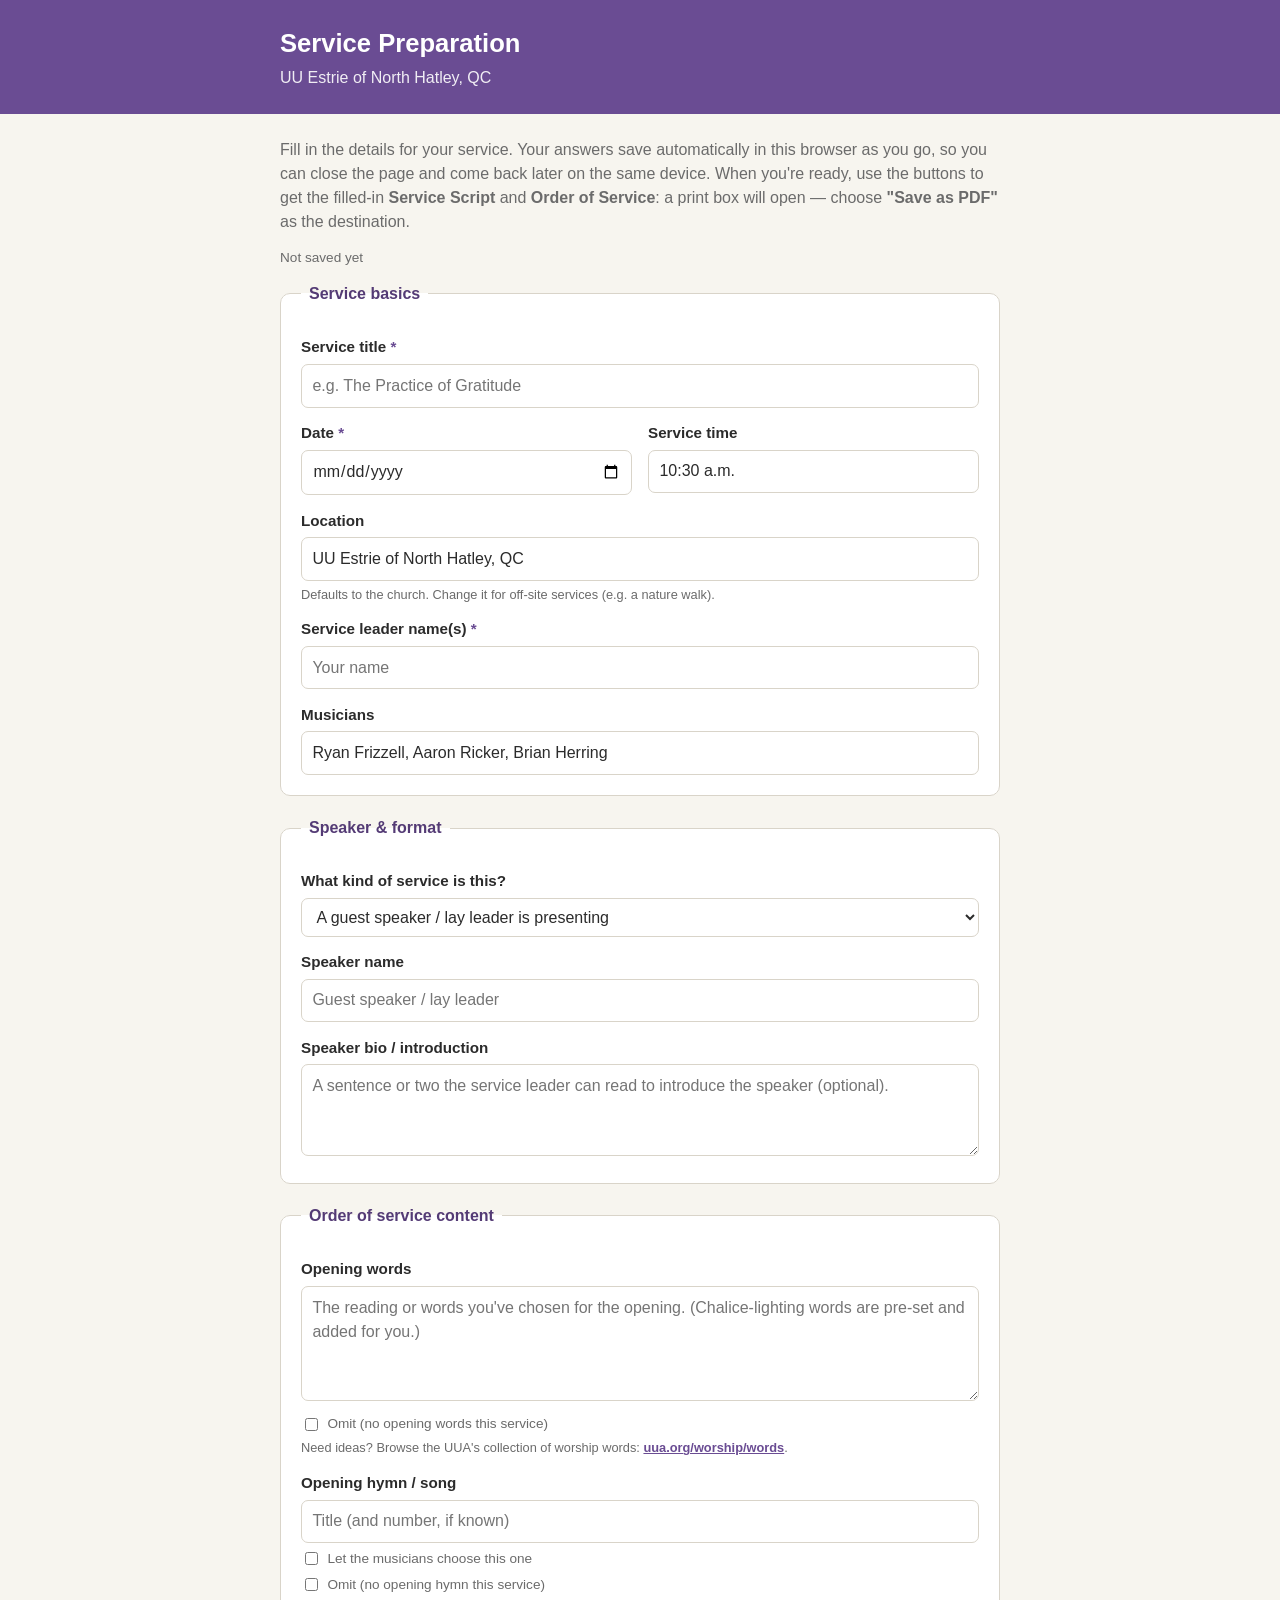
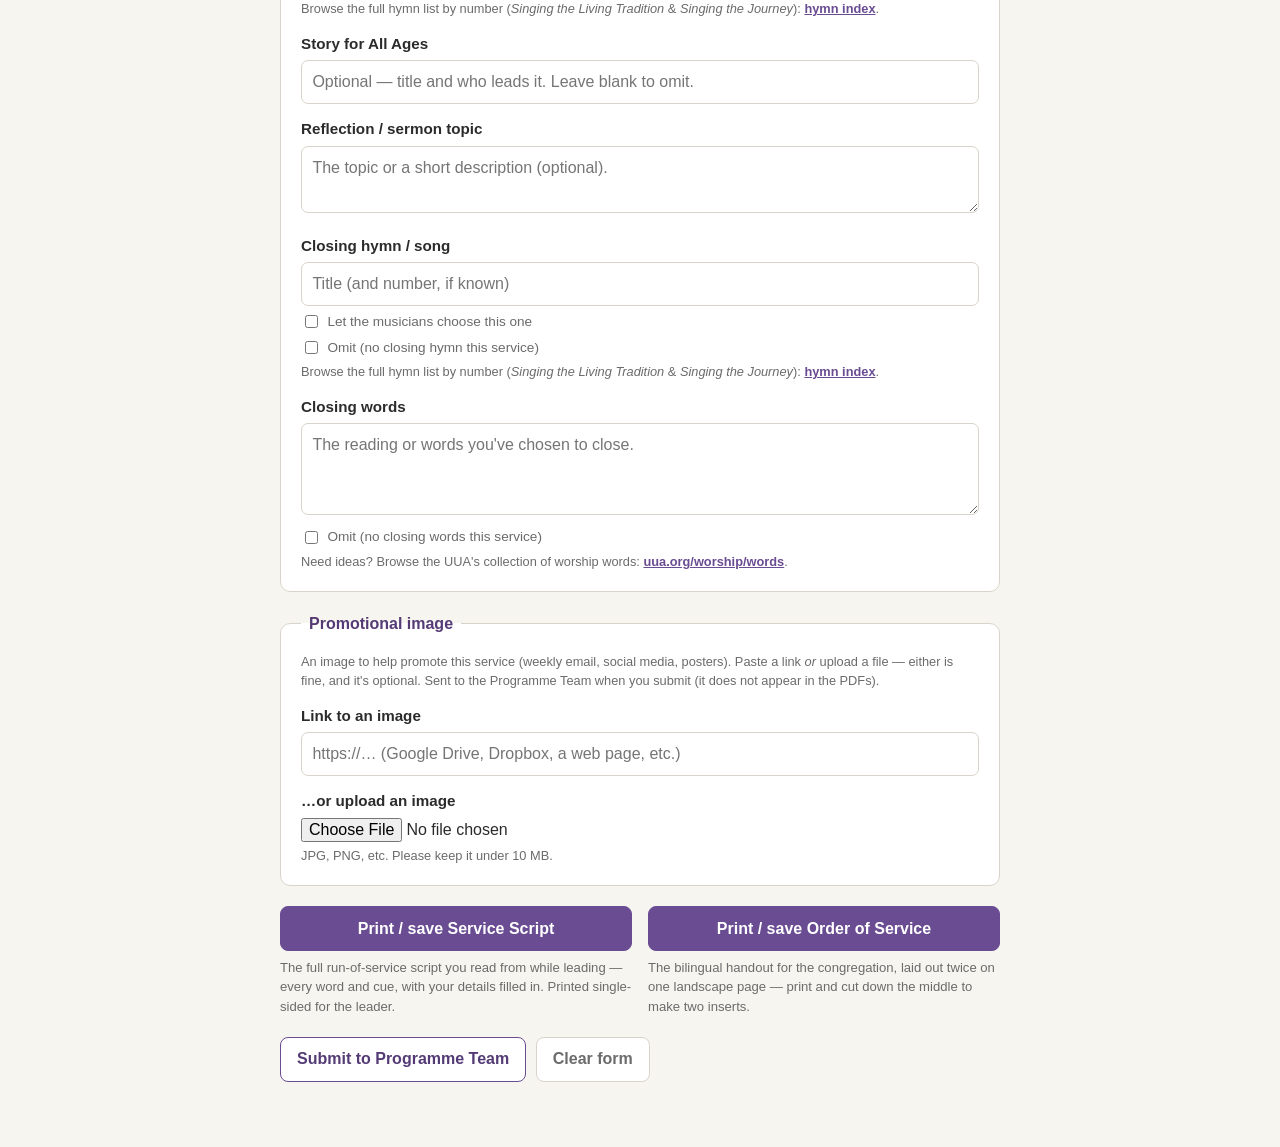
==== index.html @ dc71613f "Initial commit: UU Estrie service preparation form Static web form for the week's service leader. Ge" ====
<!DOCTYPE html>
<html lang="en">
<head>
  <meta charset="UTF-8" />
  <meta name="viewport" content="width=device-width, initial-scale=1.0" />
  <title>UU Estrie — Service Preparation</title>
  <link rel="stylesheet" href="css/styles.css" />
</head>
<body>
  <header class="site-header">
    <div class="wrap">
      <h1>Service Preparation</h1>
      <p class="tagline">UU Estrie of North Hatley, QC</p>
    </div>
  </header>

  <main class="wrap">
    <p class="intro">
      Fill in the details for your service. Your answers save automatically in
      this browser as you go, so you can close the page and come back later on
      the same device. When you're ready, use the buttons to get the filled-in
      <strong>Service Script</strong> and <strong>Order of Service</strong>: a
      print box will open &mdash; choose <strong>"Save as PDF"</strong> as the
      destination.
    </p>

    <div id="save-status" class="save-status" aria-live="polite">Not saved yet</div>

    <form id="service-form" autocomplete="off">

      <!-- ---- Service basics ---- -->
      <fieldset>
        <legend>Service basics</legend>

        <label class="field">
          <span class="label-text">Service title <span class="req">*</span></span>
          <input type="text" name="serviceTitle" required
                 placeholder="e.g. The Practice of Gratitude" />
        </label>

        <div class="row">
          <label class="field">
            <span class="label-text">Date <span class="req">*</span></span>
            <input type="date" name="date" required />
          </label>
          <label class="field">
            <span class="label-text">Service time</span>
            <input type="text" name="serviceTime" placeholder="10:30 a.m." />
          </label>
        </div>

        <label class="field">
          <span class="label-text">Location</span>
          <input type="text" name="location" />
          <span class="hint">Defaults to the church. Change it for off-site
            services (e.g. a nature walk).</span>
        </label>

        <label class="field">
          <span class="label-text">Service leader name(s) <span class="req">*</span></span>
          <input type="text" name="serviceLeader" required
                 placeholder="Your name" />
        </label>

        <label class="field">
          <span class="label-text">Musicians</span>
          <input type="text" name="musicians" />
        </label>
      </fieldset>

      <!-- ---- Speaker / format ---- -->
      <fieldset>
        <legend>Speaker &amp; format</legend>

        <label class="field">
          <span class="label-text">What kind of service is this?</span>
          <select name="serviceType">
            <option value="guest">A guest speaker / lay leader is presenting</option>
            <option value="leader-speaker">I (the service leader) am also the speaker</option>
            <option value="sharing">Sharing service (congregation shares on the theme)</option>
          </select>
        </label>

        <label class="field" data-show-for="guest">
          <span class="label-text">Speaker name</span>
          <input type="text" name="speaker" placeholder="Guest speaker / lay leader" />
        </label>

        <label class="field" data-show-for="guest leader-speaker">
          <span class="label-text">Speaker bio / introduction</span>
          <textarea name="speakerBio" rows="3"
            placeholder="A sentence or two the service leader can read to introduce the speaker (optional)."></textarea>
        </label>
      </fieldset>

      <!-- ---- Order of service content ---- -->
      <fieldset>
        <legend>Order of service content</legend>

        <label class="field">
          <span class="label-text">Opening words</span>
          <textarea name="openingWords" rows="4"
            placeholder="The reading or words you've chosen for the opening. (Chalice-lighting words are pre-set and added for you.)"></textarea>
          <label class="check"><input type="checkbox" name="omitOpeningWords" />
            Omit (no opening words this service)</label>
          <span class="hint">Need ideas? Browse the UUA's collection of worship words:
            <a href="https://www.uua.org/worship/words" target="_blank" rel="noopener">uua.org/worship/words</a>.</span>
        </label>

        <label class="field">
          <span class="label-text">Opening hymn / song</span>
          <input type="text" name="openingSong" placeholder="Title (and number, if known)" />
          <label class="check"><input type="checkbox" name="openingSongByMusicians" />
            Let the musicians choose this one</label>
          <label class="check"><input type="checkbox" name="omitOpeningSong" />
            Omit (no opening hymn this service)</label>
          <span class="hint">Browse the full hymn list by number
            (<em>Singing the Living Tradition</em> &amp; <em>Singing the Journey</em>):
            <a href="https://farfringe.com/hymns-in-numerical-order-1-200/" target="_blank" rel="noopener">hymn index</a>.</span>
        </label>

        <label class="field">
          <span class="label-text">Story for All Ages</span>
          <input type="text" name="storyForAllAges"
                 placeholder="Optional — title and who leads it. Leave blank to omit." />
        </label>

        <label class="field">
          <span class="label-text">Reflection / sermon topic</span>
          <textarea name="reflectionTopic" rows="2"
            placeholder="The topic or a short description (optional)."></textarea>
        </label>

        <label class="field">
          <span class="label-text">Closing hymn / song</span>
          <input type="text" name="closingSong" placeholder="Title (and number, if known)" />
          <label class="check"><input type="checkbox" name="closingSongByMusicians" />
            Let the musicians choose this one</label>
          <label class="check"><input type="checkbox" name="omitClosingSong" />
            Omit (no closing hymn this service)</label>
          <span class="hint">Browse the full hymn list by number
            (<em>Singing the Living Tradition</em> &amp; <em>Singing the Journey</em>):
            <a href="https://farfringe.com/hymns-in-numerical-order-1-200/" target="_blank" rel="noopener">hymn index</a>.</span>
        </label>

        <label class="field">
          <span class="label-text">Closing words</span>
          <textarea name="closingWords" rows="3"
            placeholder="The reading or words you've chosen to close."></textarea>
          <label class="check"><input type="checkbox" name="omitClosingWords" />
            Omit (no closing words this service)</label>
          <span class="hint">Need ideas? Browse the UUA's collection of worship words:
            <a href="https://www.uua.org/worship/words" target="_blank" rel="noopener">uua.org/worship/words</a>.</span>
        </label>
      </fieldset>

      <!-- ---- Promotional image ---- -->
      <fieldset>
        <legend>Promotional image</legend>
        <p class="hint" style="margin-top:0">
          An image to help promote this service (weekly email, social media,
          posters). Paste a link <em>or</em> upload a file &mdash; either is fine,
          and it's optional. Sent to the Programme Team when you submit (it does
          not appear in the PDFs).
        </p>

        <label class="field">
          <span class="label-text">Link to an image</span>
          <input type="url" name="promoImageUrl"
                 placeholder="https://… (Google Drive, Dropbox, a web page, etc.)" />
        </label>

        <label class="field">
          <span class="label-text">…or upload an image</span>
          <input type="file" name="promoImageFile" accept="image/*" />
          <span class="hint">JPG, PNG, etc. Please keep it under 10&nbsp;MB.</span>
        </label>
      </fieldset>

      <div class="doc-buttons">
        <div class="doc-button">
          <button type="button" id="btn-script" class="btn primary">Print / save Service Script</button>
          <p class="doc-desc">The full run-of-service script you read from while
            leading &mdash; every word and cue, with your details filled in.
            Printed single-sided for the leader.</p>
        </div>
        <div class="doc-button">
          <button type="button" id="btn-oos" class="btn primary">Print / save Order of Service</button>
          <p class="doc-desc">The bilingual handout for the congregation, laid out
            twice on one landscape page &mdash; print and cut down the middle to
            make two inserts.</p>
        </div>
      </div>

      <div class="actions">
        <button type="button" id="btn-submit" class="btn">Submit to Programme Team</button>
        <button type="button" id="btn-clear" class="btn ghost">Clear form</button>
      </div>
      <div id="submit-status" class="submit-status" aria-live="polite"></div>
    </form>
  </main>

  <script src="js/config.js"></script>
  <script src="js/templates.js"></script>
  <script src="js/app.js"></script>
</body>
</html>
---- css/styles.css ----
/* ===========================================================================
   UU Estrie Service Prep — styles
   =========================================================================== */
:root {
  --ink: #2b2b2b;
  --muted: #6b6b6b;
  --line: #d9d4c9;
  --bg: #f7f5ef;
  --accent: #6a4c93;       /* chalice purple */
  --accent-dark: #543b75;
  --ok: #2e7d32;
  --warn: #b25b00;
}

* { box-sizing: border-box; }

body {
  margin: 0;
  font-family: -apple-system, BlinkMacSystemFont, "Segoe UI", Roboto, Helvetica, Arial, sans-serif;
  color: var(--ink);
  background: var(--bg);
  line-height: 1.5;
}

.wrap { max-width: 760px; margin: 0 auto; padding: 0 1.25rem; }

.site-header {
  background: var(--accent);
  color: #fff;
  padding: 1.5rem 0;
}
.site-header h1 { margin: 0; font-size: 1.6rem; }
.tagline { margin: 0.25rem 0 0; opacity: 0.9; }

.intro { margin: 1.5rem 0 0.5rem; color: var(--muted); }

.save-status {
  font-size: 0.85rem;
  color: var(--muted);
  padding: 0.35rem 0;
  margin-bottom: 0.5rem;
}
.save-status.saved { color: var(--ok); }

/* ---- Form ---- */
fieldset {
  border: 1px solid var(--line);
  border-radius: 10px;
  background: #fff;
  margin: 0 0 1.25rem;
  padding: 1rem 1.25rem 1.25rem;
}
legend {
  font-weight: 600;
  color: var(--accent-dark);
  padding: 0 0.5rem;
}

.field { display: block; margin: 0.9rem 0 0; }
.label-text { display: block; font-weight: 600; margin-bottom: 0.3rem; font-size: 0.95rem; }
.req { color: var(--accent); }
.hint { display: block; font-size: 0.8rem; color: var(--muted); margin-top: 0.25rem; }
.hint a { color: var(--accent); font-weight: 600; }

.check {
  display: flex;
  align-items: center;
  gap: 0.4rem;
  font-size: 0.85rem;
  font-weight: 400;
  color: var(--muted);
  margin-top: 0.35rem;
  cursor: pointer;
}
.check input { width: auto; }
.muted-input { background: #f1efe9; color: var(--muted); font-style: italic; }
input[type="file"] { font: inherit; width: 100%; }

input[type="text"], input[type="date"], input[type="url"], select, textarea {
  width: 100%;
  padding: 0.55rem 0.65rem;
  border: 1px solid var(--line);
  border-radius: 7px;
  font: inherit;
  background: #fff;
  color: var(--ink);
}
textarea { resize: vertical; }
input:focus, select:focus, textarea:focus {
  outline: 2px solid var(--accent);
  outline-offset: 1px;
  border-color: var(--accent);
}

.row { display: flex; gap: 1rem; }
.row .field { flex: 1; }
@media (max-width: 520px) { .row { flex-direction: column; gap: 0; } }

/* ---- Document buttons (with descriptions) ---- */
.doc-buttons {
  display: flex;
  flex-wrap: wrap;
  gap: 1rem;
  margin: 0.5rem 0 1.25rem;
}
.doc-button {
  flex: 1 1 260px;
  display: flex;
  flex-direction: column;
  gap: 0.4rem;
}
.doc-button .btn { width: 100%; }
.doc-desc {
  margin: 0;
  font-size: 0.82rem;
  color: var(--muted);
}

/* ---- Actions ---- */
.actions {
  display: flex;
  flex-wrap: wrap;
  gap: 0.6rem;
  margin: 0.5rem 0 1rem;
}
.btn {
  appearance: none;
  border: 1px solid var(--accent);
  background: #fff;
  color: var(--accent-dark);
  padding: 0.6rem 1rem;
  border-radius: 8px;
  font: inherit;
  font-weight: 600;
  cursor: pointer;
}
.btn:hover { background: #f0ebf6; }
.btn.primary { background: var(--accent); color: #fff; }
.btn.primary:hover { background: var(--accent-dark); }
.btn.ghost { border-color: var(--line); color: var(--muted); }

.submit-status { font-size: 0.9rem; min-height: 1.2em; margin-bottom: 2rem; }
.submit-status.ok { color: var(--ok); }
.submit-status.warn { color: var(--warn); }

/* ===========================================================================
   Printable documents (rendered into a hidden iframe, then printed to PDF)
   =========================================================================== */
/* ---- Document base (serif, print look) ---- */
.doc {
  font-family: "Palatino Linotype", Palatino, "Book Antiqua", Georgia, serif;
  color: #000;
  background: #fff;
}
.doc p { margin: 0.5em 0; }
.doc em { font-style: italic; }

/* ---- Service Script (portrait) ---- */
.script-doc {
  width: 7.1in;
  font-size: 11.5pt;
  line-height: 1.4;
}
.script-doc .doc-title {
  font-size: 17pt;
  margin: 0 0 0.4em;
  text-align: center;
}
.script-doc .meta { font-size: 10.5pt; }
.script-doc .note-small { font-size: 9pt; font-style: italic; color: #333; }
.script-doc .materials { font-size: 10.5pt; }
.script-doc .section-head {
  text-align: center;
  font-size: 13pt;
  margin: 0.8em 0 0.4em;
  border-top: 1px solid #999;
  padding-top: 0.4em;
}
.script-doc h2 {
  font-size: 12.5pt;
  margin: 0.8em 0 0.2em;
}
.script-doc h2.run-in { display: inline-block; margin-right: 0.4em; }
.script-doc h2.run-in + p { display: inline; }
.script-doc .affirmation { margin-left: 1.5em; }
.script-doc .blank { color: #888; font-style: italic; }

/* ---- Order of Service (landscape, two columns to cut) ---- */
.oos-doc {
  width: 10.2in;
  display: flex;
  gap: 0;
  font-size: 10.5pt;
}
.oos-col {
  flex: 1 1 50%;
  padding: 0 0.35in;
}
.oos-cut {
  flex: 0 0 0;
  border-left: 1px dashed #999;
  margin: 0 0.05in;
}
.oos-head { text-align: center; margin-bottom: 0.4em; }
.oos-cong { font-weight: bold; }
.oos-title { font-size: 14pt; font-weight: bold; margin: 0.2em 0; }
.oos-speaker { font-style: italic; }
.oos-date { margin-top: 0.15em; }

.oos-leaders {
  font-size: 9.5pt;
  margin: 0.5em 0;
  padding: 0.3em 0;
  border-top: 1px solid #bbb;
  border-bottom: 1px solid #bbb;
}

.oos-row {
  display: flex;
  justify-content: space-between;
  gap: 0.5em;
  margin: 0.28em 0;
}
.oos-item { }
.oos-who { font-style: italic; color: #222; white-space: nowrap; }
.oos-song {
  margin: 0 0 0.28em 1em;
  font-style: italic;
}
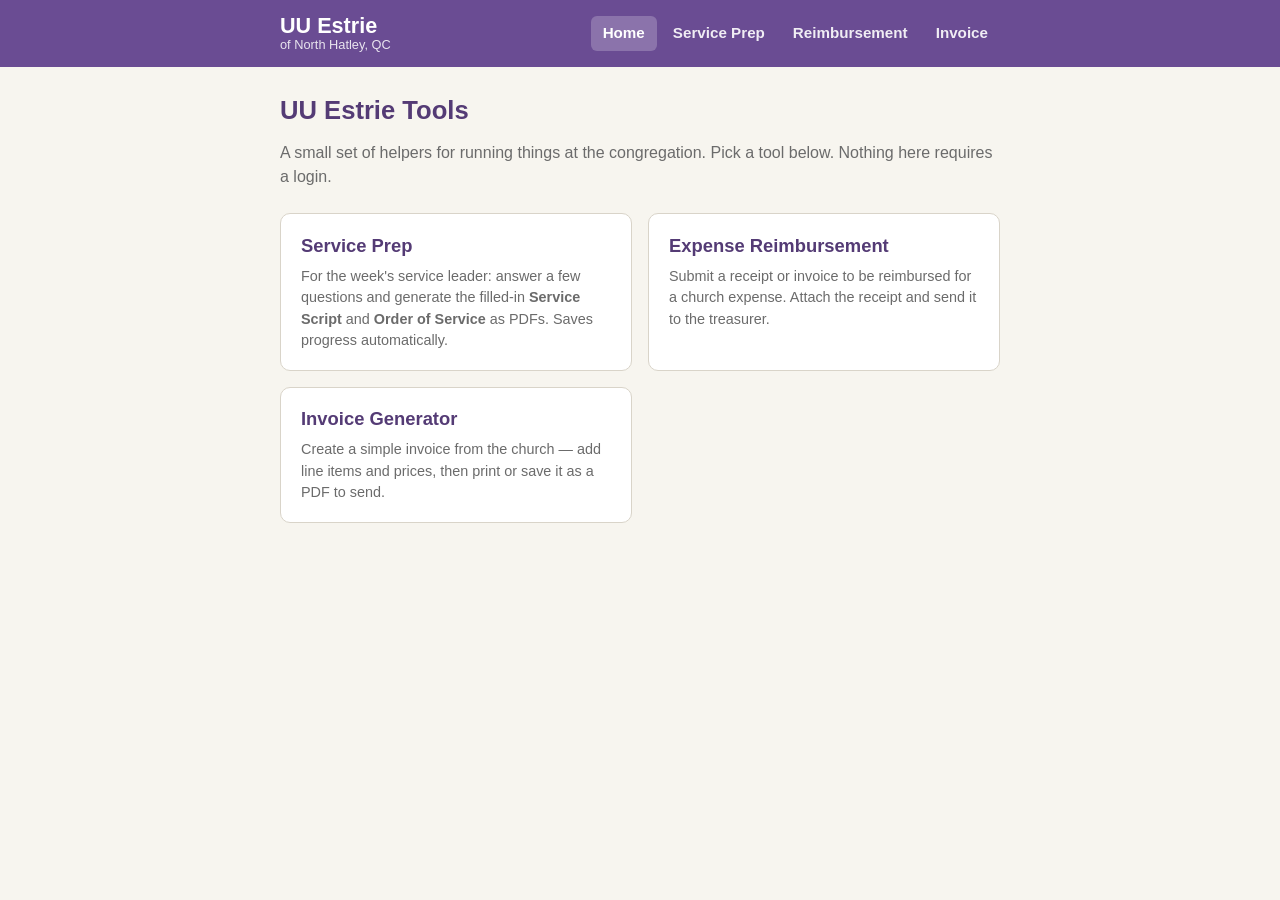
==== commit b92a6ad8: "Add multi-page structure with shared nav and home page Convert the single-page form into a multi-too" ====
--- a/index.html
+++ b/index.html
@@ -3,205 +3,41 @@
 <head>
   <meta charset="UTF-8" />
   <meta name="viewport" content="width=device-width, initial-scale=1.0" />
-  <title>UU Estrie — Service Preparation</title>
+  <title>UU Estrie — Tools</title>
   <link rel="stylesheet" href="css/styles.css" />
 </head>
 <body>
-  <header class="site-header">
-    <div class="wrap">
-      <h1>Service Preparation</h1>
-      <p class="tagline">UU Estrie of North Hatley, QC</p>
-    </div>
-  </header>
+  <div id="site-nav"></div>
 
   <main class="wrap">
+    <h1 class="page-title">UU Estrie Tools</h1>
     <p class="intro">
-      Fill in the details for your service. Your answers save automatically in
-      this browser as you go, so you can close the page and come back later on
-      the same device. When you're ready, use the buttons to get the filled-in
-      <strong>Service Script</strong> and <strong>Order of Service</strong>: a
-      print box will open &mdash; choose <strong>"Save as PDF"</strong> as the
-      destination.
+      A small set of helpers for running things at the congregation. Pick a tool
+      below. Nothing here requires a login.
     </p>
 
-    <div id="save-status" class="save-status" aria-live="polite">Not saved yet</div>
+    <div class="card-grid">
+      <a class="card" href="service-prep.html">
+        <h2>Service Prep</h2>
+        <p>For the week's service leader: answer a few questions and generate the
+          filled-in <strong>Service Script</strong> and <strong>Order of
+          Service</strong> as PDFs. Saves progress automatically.</p>
+      </a>
 
-    <form id="service-form" autocomplete="off">
+      <a class="card" href="reimbursement.html">
+        <h2>Expense Reimbursement</h2>
+        <p>Submit a receipt or invoice to be reimbursed for a church expense.
+          Attach the receipt and send it to the treasurer.</p>
+      </a>
 
-      <!-- ---- Service basics ---- -->
-      <fieldset>
-        <legend>Service basics</legend>
-
-        <label class="field">
-          <span class="label-text">Service title <span class="req">*</span></span>
-          <input type="text" name="serviceTitle" required
-                 placeholder="e.g. The Practice of Gratitude" />
-        </label>
-
-        <div class="row">
-          <label class="field">
-            <span class="label-text">Date <span class="req">*</span></span>
-            <input type="date" name="date" required />
-          </label>
-          <label class="field">
-            <span class="label-text">Service time</span>
-            <input type="text" name="serviceTime" placeholder="10:30 a.m." />
-          </label>
-        </div>
-
-        <label class="field">
-          <span class="label-text">Location</span>
-          <input type="text" name="location" />
-          <span class="hint">Defaults to the church. Change it for off-site
-            services (e.g. a nature walk).</span>
-        </label>
-
-        <label class="field">
-          <span class="label-text">Service leader name(s) <span class="req">*</span></span>
-          <input type="text" name="serviceLeader" required
-                 placeholder="Your name" />
-        </label>
-
-        <label class="field">
-          <span class="label-text">Musicians</span>
-          <input type="text" name="musicians" />
-        </label>
-      </fieldset>
-
-      <!-- ---- Speaker / format ---- -->
-      <fieldset>
-        <legend>Speaker &amp; format</legend>
-
-        <label class="field">
-          <span class="label-text">What kind of service is this?</span>
-          <select name="serviceType">
-            <option value="guest">A guest speaker / lay leader is presenting</option>
-            <option value="leader-speaker">I (the service leader) am also the speaker</option>
-            <option value="sharing">Sharing service (congregation shares on the theme)</option>
-          </select>
-        </label>
-
-        <label class="field" data-show-for="guest">
-          <span class="label-text">Speaker name</span>
-          <input type="text" name="speaker" placeholder="Guest speaker / lay leader" />
-        </label>
-
-        <label class="field" data-show-for="guest leader-speaker">
-          <span class="label-text">Speaker bio / introduction</span>
-          <textarea name="speakerBio" rows="3"
-            placeholder="A sentence or two the service leader can read to introduce the speaker (optional)."></textarea>
-        </label>
-      </fieldset>
-
-      <!-- ---- Order of service content ---- -->
-      <fieldset>
-        <legend>Order of service content</legend>
-
-        <label class="field">
-          <span class="label-text">Opening words</span>
-          <textarea name="openingWords" rows="4"
-            placeholder="The reading or words you've chosen for the opening. (Chalice-lighting words are pre-set and added for you.)"></textarea>
-          <label class="check"><input type="checkbox" name="omitOpeningWords" />
-            Omit (no opening words this service)</label>
-          <span class="hint">Need ideas? Browse the UUA's collection of worship words:
-            <a href="https://www.uua.org/worship/words" target="_blank" rel="noopener">uua.org/worship/words</a>.</span>
-        </label>
-
-        <label class="field">
-          <span class="label-text">Opening hymn / song</span>
-          <input type="text" name="openingSong" placeholder="Title (and number, if known)" />
-          <label class="check"><input type="checkbox" name="openingSongByMusicians" />
-            Let the musicians choose this one</label>
-          <label class="check"><input type="checkbox" name="omitOpeningSong" />
-            Omit (no opening hymn this service)</label>
-          <span class="hint">Browse the full hymn list by number
-            (<em>Singing the Living Tradition</em> &amp; <em>Singing the Journey</em>):
-            <a href="https://farfringe.com/hymns-in-numerical-order-1-200/" target="_blank" rel="noopener">hymn index</a>.</span>
-        </label>
-
-        <label class="field">
-          <span class="label-text">Story for All Ages</span>
-          <input type="text" name="storyForAllAges"
-                 placeholder="Optional — title and who leads it. Leave blank to omit." />
-        </label>
-
-        <label class="field">
-          <span class="label-text">Reflection / sermon topic</span>
-          <textarea name="reflectionTopic" rows="2"
-            placeholder="The topic or a short description (optional)."></textarea>
-        </label>
-
-        <label class="field">
-          <span class="label-text">Closing hymn / song</span>
-          <input type="text" name="closingSong" placeholder="Title (and number, if known)" />
-          <label class="check"><input type="checkbox" name="closingSongByMusicians" />
-            Let the musicians choose this one</label>
-          <label class="check"><input type="checkbox" name="omitClosingSong" />
-            Omit (no closing hymn this service)</label>
-          <span class="hint">Browse the full hymn list by number
-            (<em>Singing the Living Tradition</em> &amp; <em>Singing the Journey</em>):
-            <a href="https://farfringe.com/hymns-in-numerical-order-1-200/" target="_blank" rel="noopener">hymn index</a>.</span>
-        </label>
-
-        <label class="field">
-          <span class="label-text">Closing words</span>
-          <textarea name="closingWords" rows="3"
-            placeholder="The reading or words you've chosen to close."></textarea>
-          <label class="check"><input type="checkbox" name="omitClosingWords" />
-            Omit (no closing words this service)</label>
-          <span class="hint">Need ideas? Browse the UUA's collection of worship words:
-            <a href="https://www.uua.org/worship/words" target="_blank" rel="noopener">uua.org/worship/words</a>.</span>
-        </label>
-      </fieldset>
-
-      <!-- ---- Promotional image ---- -->
-      <fieldset>
-        <legend>Promotional image</legend>
-        <p class="hint" style="margin-top:0">
-          An image to help promote this service (weekly email, social media,
-          posters). Paste a link <em>or</em> upload a file &mdash; either is fine,
-          and it's optional. Sent to the Programme Team when you submit (it does
-          not appear in the PDFs).
-        </p>
-
-        <label class="field">
-          <span class="label-text">Link to an image</span>
-          <input type="url" name="promoImageUrl"
-                 placeholder="https://… (Google Drive, Dropbox, a web page, etc.)" />
-        </label>
-
-        <label class="field">
-          <span class="label-text">…or upload an image</span>
-          <input type="file" name="promoImageFile" accept="image/*" />
-          <span class="hint">JPG, PNG, etc. Please keep it under 10&nbsp;MB.</span>
-        </label>
-      </fieldset>
-
-      <div class="doc-buttons">
-        <div class="doc-button">
-          <button type="button" id="btn-script" class="btn primary">Print / save Service Script</button>
-          <p class="doc-desc">The full run-of-service script you read from while
-            leading &mdash; every word and cue, with your details filled in.
-            Printed single-sided for the leader.</p>
-        </div>
-        <div class="doc-button">
-          <button type="button" id="btn-oos" class="btn primary">Print / save Order of Service</button>
-          <p class="doc-desc">The bilingual handout for the congregation, laid out
-            twice on one landscape page &mdash; print and cut down the middle to
-            make two inserts.</p>
-        </div>
-      </div>
-
-      <div class="actions">
-        <button type="button" id="btn-submit" class="btn">Submit to Programme Team</button>
-        <button type="button" id="btn-clear" class="btn ghost">Clear form</button>
-      </div>
-      <div id="submit-status" class="submit-status" aria-live="polite"></div>
-    </form>
+      <a class="card" href="invoice.html">
+        <h2>Invoice Generator</h2>
+        <p>Create a simple invoice from the church &mdash; add line items and
+          prices, then print or save it as a PDF to send.</p>
+      </a>
+    </div>
   </main>
 
-  <script src="js/config.js"></script>
-  <script src="js/templates.js"></script>
-  <script src="js/app.js"></script>
+  <script src="js/nav.js"></script>
 </body>
 </html>
--- a/css/styles.css
+++ b/css/styles.css
@@ -24,15 +24,102 @@
 
 .wrap { max-width: 760px; margin: 0 auto; padding: 0 1.25rem; }
 
+/* ---- Site header + nav ---- */
 .site-header {
   background: var(--accent);
   color: #fff;
-  padding: 1.5rem 0;
-}
-.site-header h1 { margin: 0; font-size: 1.6rem; }
-.tagline { margin: 0.25rem 0 0; opacity: 0.9; }
-
-.intro { margin: 1.5rem 0 0.5rem; color: var(--muted); }
+}
+.header-inner {
+  display: flex;
+  align-items: center;
+  flex-wrap: wrap;
+  gap: 0.5rem 1.25rem;
+  padding-top: 0.9rem;
+  padding-bottom: 0.9rem;
+}
+.brand {
+  display: flex;
+  flex-direction: column;
+  text-decoration: none;
+  color: #fff;
+  line-height: 1.1;
+  margin-right: auto;
+}
+.brand-name { font-size: 1.35rem; font-weight: 700; }
+.brand-tagline { font-size: 0.8rem; opacity: 0.85; }
+
+.site-nav { display: flex; flex-wrap: wrap; gap: 0.25rem; }
+.site-nav a {
+  color: #fff;
+  text-decoration: none;
+  padding: 0.4rem 0.75rem;
+  border-radius: 6px;
+  font-weight: 600;
+  font-size: 0.95rem;
+  opacity: 0.9;
+}
+.site-nav a:hover { background: rgba(255, 255, 255, 0.15); opacity: 1; }
+.site-nav a.current {
+  background: rgba(255, 255, 255, 0.22);
+  opacity: 1;
+}
+
+.nav-toggle {
+  display: none;
+  background: transparent;
+  border: 0;
+  color: #fff;
+  font-size: 1.4rem;
+  cursor: pointer;
+  padding: 0.2rem 0.4rem;
+}
+
+@media (max-width: 560px) {
+  .nav-toggle { display: block; }
+  .site-nav {
+    display: none;
+    flex-basis: 100%;
+    flex-direction: column;
+  }
+  .site-nav.open { display: flex; }
+}
+
+.page-title {
+  margin: 1.5rem 0 0;
+  font-size: 1.6rem;
+  color: var(--accent-dark);
+}
+
+.intro { margin: 0.75rem 0 0.5rem; color: var(--muted); }
+
+/* ---- Home page cards ---- */
+.card-grid {
+  display: grid;
+  grid-template-columns: repeat(auto-fill, minmax(240px, 1fr));
+  gap: 1rem;
+  margin: 1.5rem 0 2rem;
+}
+.card {
+  display: block;
+  text-decoration: none;
+  color: inherit;
+  background: #fff;
+  border: 1px solid var(--line);
+  border-radius: 10px;
+  padding: 1.1rem 1.25rem;
+  transition: border-color 0.15s, box-shadow 0.15s, transform 0.15s;
+}
+.card:hover {
+  border-color: var(--accent);
+  box-shadow: 0 3px 12px rgba(106, 76, 147, 0.12);
+  transform: translateY(-2px);
+}
+.card h2 {
+  margin: 0 0 0.4rem;
+  font-size: 1.15rem;
+  color: var(--accent-dark);
+}
+.card p { margin: 0; color: var(--muted); font-size: 0.9rem; }
 
 .save-status {
   font-size: 0.85rem;
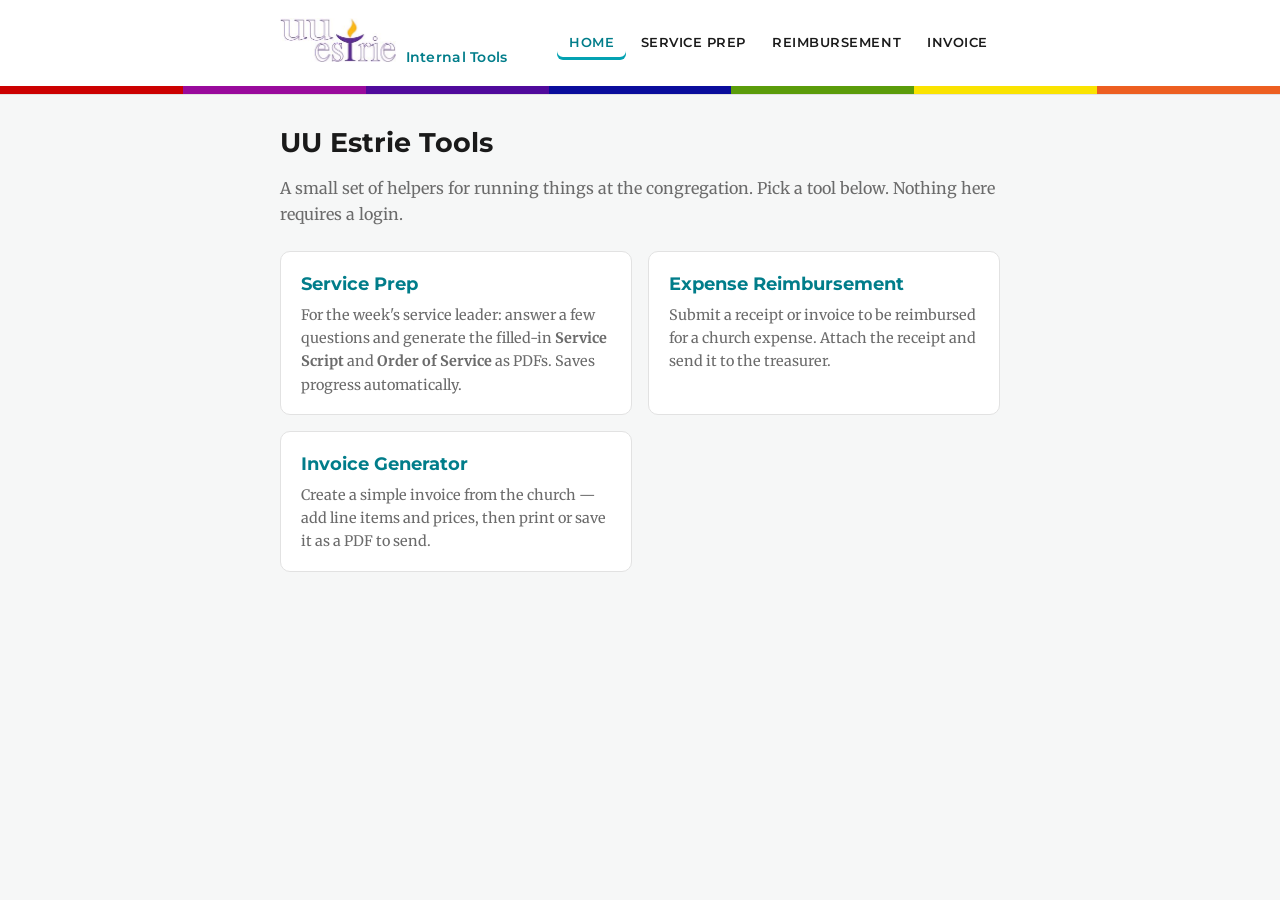
==== commit 72c64298: "Add cache-busting version tags (?v=2) to CSS/JS/logo Forces browsers to fetch fresh assets after a d" ====
--- a/index.html
+++ b/index.html
@@ -4,7 +4,7 @@
   <meta charset="UTF-8" />
   <meta name="viewport" content="width=device-width, initial-scale=1.0" />
   <title>UU Estrie — Tools</title>
-  <link rel="stylesheet" href="css/styles.css" />
+  <link rel="stylesheet" href="css/styles.css?v=2" />
 </head>
 <body>
   <div id="site-nav"></div>
@@ -38,6 +38,6 @@
     </div>
   </main>
 
-  <script src="js/nav.js"></script>
+  <script src="js/nav.js?v=2"></script>
 </body>
 </html>
--- a/css/styles.css
+++ b/css/styles.css
@@ -1,78 +1,100 @@
 /* ===========================================================================
-   UU Estrie Service Prep — styles
+   UU Estrie internal tools — styles (matched to uuestrie.ca)
    =========================================================================== */
+@import url("https://fonts.googleapis.com/css2?family=Merriweather:ital,wght@0,400;0,700;1,400&family=Montserrat:wght@400;600;700&display=swap");
+
 :root {
-  --ink: #2b2b2b;
+  --ink: #1a1a1a;          /* site text */
   --muted: #6b6b6b;
-  --line: #d9d4c9;
-  --bg: #f7f5ef;
-  --accent: #6a4c93;       /* chalice purple */
-  --accent-dark: #543b75;
+  --line: #e2e2e2;
+  --bg: #ffffff;
+  --bg-soft: #f6f7f7;
+  --accent: #03a2b2;       /* uuestrie teal */
+  --accent-dark: #017d8a;
   --ok: #2e7d32;
   --warn: #b25b00;
+  --font-body: "Merriweather", Georgia, "Times New Roman", serif;
+  --font-head: "Montserrat", -apple-system, BlinkMacSystemFont, "Segoe UI", Helvetica, Arial, sans-serif;
 }
 
 * { box-sizing: border-box; }
 
 body {
   margin: 0;
-  font-family: -apple-system, BlinkMacSystemFont, "Segoe UI", Roboto, Helvetica, Arial, sans-serif;
-  color: var(--ink);
-  background: var(--bg);
-  line-height: 1.5;
+  font-family: var(--font-body);
+  color: var(--ink);
+  background: var(--bg-soft);
+  line-height: 1.6;
 }
 
 .wrap { max-width: 760px; margin: 0 auto; padding: 0 1.25rem; }
 
-/* ---- Site header + nav ---- */
+/* ---- Site header + nav (white header, rainbow stripe band) ---- */
 .site-header {
-  background: var(--accent);
-  color: #fff;
+  background: #fff;
+  color: var(--ink);
+  border-bottom: 1px solid var(--line);
 }
 .header-inner {
   display: flex;
   align-items: center;
   flex-wrap: wrap;
-  gap: 0.5rem 1.25rem;
-  padding-top: 0.9rem;
-  padding-bottom: 0.9rem;
+  gap: 0.5rem 1.5rem;
+  padding-top: 1.1rem;
+  padding-bottom: 1.1rem;
 }
 .brand {
   display: flex;
-  flex-direction: column;
+  align-items: baseline;
+  gap: 0.6rem;
   text-decoration: none;
-  color: #fff;
-  line-height: 1.1;
+  color: var(--ink);
   margin-right: auto;
 }
-.brand-name { font-size: 1.35rem; font-weight: 700; }
-.brand-tagline { font-size: 0.8rem; opacity: 0.85; }
-
-.site-nav { display: flex; flex-wrap: wrap; gap: 0.25rem; }
+.brand-logo {
+  display: block;
+  height: 44px;
+  width: auto;
+}
+.brand-tagline {
+  font-family: var(--font-head);
+  font-size: 0.85rem;
+  font-weight: 600;
+  color: var(--accent-dark);
+  letter-spacing: 0.02em;
+}
+
+.site-nav { display: flex; flex-wrap: wrap; gap: 0.15rem; }
 .site-nav a {
-  color: #fff;
+  font-family: var(--font-head);
+  color: var(--ink);
   text-decoration: none;
   padding: 0.4rem 0.75rem;
   border-radius: 6px;
   font-weight: 600;
-  font-size: 0.95rem;
-  opacity: 0.9;
-}
-.site-nav a:hover { background: rgba(255, 255, 255, 0.15); opacity: 1; }
+  font-size: 0.8rem;
+  text-transform: uppercase;
+  letter-spacing: 0.04em;
+}
+.site-nav a:hover { color: var(--accent-dark); background: var(--bg-soft); }
 .site-nav a.current {
-  background: rgba(255, 255, 255, 0.22);
-  opacity: 1;
+  color: var(--accent-dark);
+  box-shadow: inset 0 -3px 0 var(--accent);
 }
 
 .nav-toggle {
   display: none;
   background: transparent;
   border: 0;
-  color: #fff;
+  color: var(--ink);
   font-size: 1.4rem;
   cursor: pointer;
   padding: 0.2rem 0.4rem;
 }
+
+/* The signature rainbow stripes band across the full header width. */
+.brand-stripes { display: flex; height: 8px; width: 100%; }
+.brand-stripes span { flex: 1 1 0; }
 
 @media (max-width: 560px) {
   .nav-toggle { display: block; }
@@ -85,9 +107,11 @@
 }
 
 .page-title {
-  margin: 1.5rem 0 0;
-  font-size: 1.6rem;
-  color: var(--accent-dark);
+  font-family: var(--font-head);
+  margin: 1.6rem 0 0;
+  font-size: 1.7rem;
+  font-weight: 700;
+  color: var(--ink);
 }
 
 .intro { margin: 0.75rem 0 0.5rem; color: var(--muted); }
@@ -111,12 +135,14 @@
 }
 .card:hover {
   border-color: var(--accent);
-  box-shadow: 0 3px 12px rgba(106, 76, 147, 0.12);
+  box-shadow: 0 3px 12px rgba(3, 162, 178, 0.15);
   transform: translateY(-2px);
 }
 .card h2 {
+  font-family: var(--font-head);
   margin: 0 0 0.4rem;
-  font-size: 1.15rem;
+  font-size: 1.1rem;
+  font-weight: 700;
   color: var(--accent-dark);
 }
 .card p { margin: 0; color: var(--muted); font-size: 0.9rem; }
@@ -138,13 +164,23 @@
   padding: 1rem 1.25rem 1.25rem;
 }
 legend {
+  font-family: var(--font-head);
+  font-weight: 700;
+  font-size: 0.95rem;
+  text-transform: uppercase;
+  letter-spacing: 0.03em;
+  color: var(--accent-dark);
+  padding: 0 0.5rem;
+}
+
+.field { display: block; margin: 0.9rem 0 0; }
+.label-text {
+  display: block;
+  font-family: var(--font-head);
   font-weight: 600;
-  color: var(--accent-dark);
-  padding: 0 0.5rem;
-}
-
-.field { display: block; margin: 0.9rem 0 0; }
-.label-text { display: block; font-weight: 600; margin-bottom: 0.3rem; font-size: 0.95rem; }
+  margin-bottom: 0.35rem;
+  font-size: 0.9rem;
+}
 .req { color: var(--accent); }
 .hint { display: block; font-size: 0.8rem; color: var(--muted); margin-top: 0.25rem; }
 .hint a { color: var(--accent); font-weight: 600; }
@@ -160,15 +196,26 @@
   cursor: pointer;
 }
 .check input { width: auto; }
+.field-note {
+  margin: 0.9rem 0 0;
+  padding: 0.7rem 0.9rem;
+  font-size: 0.9rem;
+  color: var(--muted);
+  background: var(--bg-soft);
+  border-left: 3px solid var(--accent);
+  border-radius: 0 6px 6px 0;
+}
 .muted-input { background: #f1efe9; color: var(--muted); font-style: italic; }
 input[type="file"] { font: inherit; width: 100%; }
 
-input[type="text"], input[type="date"], input[type="url"], select, textarea {
+input[type="text"], input[type="date"], input[type="url"], input[type="email"],
+input[type="number"], select, textarea {
   width: 100%;
   padding: 0.55rem 0.65rem;
   border: 1px solid var(--line);
   border-radius: 7px;
-  font: inherit;
+  font-family: var(--font-head);
+  font-size: 0.95rem;
   background: #fff;
   color: var(--ink);
 }
@@ -215,13 +262,14 @@
   border: 1px solid var(--accent);
   background: #fff;
   color: var(--accent-dark);
-  padding: 0.6rem 1rem;
+  padding: 0.6rem 1.1rem;
   border-radius: 8px;
-  font: inherit;
+  font-family: var(--font-head);
+  font-size: 0.9rem;
   font-weight: 600;
   cursor: pointer;
 }
-.btn:hover { background: #f0ebf6; }
+.btn:hover { background: var(--bg-soft); }
 .btn.primary { background: var(--accent); color: #fff; }
 .btn.primary:hover { background: var(--accent-dark); }
 .btn.ghost { border-color: var(--line); color: var(--muted); }
@@ -314,3 +362,137 @@
   margin: 0 0 0.28em 1em;
   font-style: italic;
 }
+
+.from-note {
+  font-size: 0.9rem;
+  color: var(--muted);
+  background: #fff;
+  border: 1px solid var(--line);
+  border-radius: 8px;
+  padding: 0.7rem 0.9rem;
+  margin: 0 0 1.25rem;
+}
+.from-note strong { color: var(--accent-dark); }
+
+/* ===========================================================================
+   Invoice line-item editor (in the form)
+   =========================================================================== */
+.line-items { margin-bottom: 0.75rem; }
+.li-head, .li-row {
+  display: grid;
+  grid-template-columns: 1fr 4.5rem 7rem 7rem 1.8rem;
+  gap: 0.5rem;
+  align-items: center;
+}
+.li-head {
+  font-size: 0.8rem;
+  font-weight: 600;
+  color: var(--muted);
+  margin-bottom: 0.35rem;
+}
+.li-row { margin-bottom: 0.4rem; }
+.li-row input { width: 100%; padding: 0.45rem 0.5rem; }
+.li-row .li-total {
+  font-size: 0.9rem;
+  text-align: right;
+  color: var(--ink);
+}
+.li-head .li-total, .li-head .li-price, .li-head .li-qty { text-align: right; }
+.li-remove {
+  appearance: none;
+  border: 0;
+  background: transparent;
+  color: var(--warn);
+  font-size: 1.2rem;
+  line-height: 1;
+  cursor: pointer;
+  padding: 0;
+}
+.invoice-total-row {
+  display: flex;
+  justify-content: space-between;
+  font-weight: 700;
+  font-size: 1.05rem;
+  color: var(--accent-dark);
+  border-top: 2px solid var(--line);
+  padding-top: 0.6rem;
+  margin-top: 0.6rem;
+}
+@media (max-width: 560px) {
+  .li-head { display: none; }
+  .li-row {
+    grid-template-columns: 1fr 1fr 1.8rem;
+    grid-template-areas: "desc desc rm" "qty price rm" "tot tot tot";
+  }
+  .li-row .li-desc { grid-area: desc; }
+  .li-row .li-qty { grid-area: qty; }
+  .li-row .li-price { grid-area: price; }
+  .li-row .li-total { grid-area: tot; text-align: left; }
+  .li-row .li-remove { grid-area: rm; }
+}
+
+/* ===========================================================================
+   Printable invoice document
+   =========================================================================== */
+.invoice-doc {
+  width: 7.1in;
+  font-size: 11pt;
+  line-height: 1.4;
+  color: #000;
+}
+.invoice-doc .inv-top {
+  display: flex;
+  justify-content: space-between;
+  gap: 1rem;
+  margin-bottom: 1.4em;
+}
+.invoice-doc .inv-from-name { font-weight: bold; font-size: 13pt; }
+.invoice-doc .inv-from-lines { white-space: normal; }
+.invoice-doc .inv-meta { text-align: right; white-space: nowrap; }
+.invoice-doc .inv-title {
+  font-size: 20pt;
+  font-weight: bold;
+  letter-spacing: 0.05em;
+  margin-bottom: 0.3em;
+}
+.invoice-doc .lbl { color: #555; }
+.invoice-doc .inv-billto { margin-bottom: 1.2em; }
+.invoice-doc .inv-billto .lbl {
+  text-transform: uppercase;
+  font-size: 9pt;
+  letter-spacing: 0.05em;
+}
+.invoice-doc .inv-billto-name { font-weight: bold; }
+
+.invoice-doc .inv-table {
+  width: 100%;
+  border-collapse: collapse;
+  margin-bottom: 1.2em;
+}
+.invoice-doc .inv-table th {
+  text-align: left;
+  border-bottom: 2px solid #333;
+  padding: 0.4em 0.5em;
+  font-size: 10pt;
+}
+.invoice-doc .inv-table td {
+  padding: 0.4em 0.5em;
+  border-bottom: 1px solid #ccc;
+  vertical-align: top;
+}
+.invoice-doc .inv-table .q, .invoice-doc .inv-table .p, .invoice-doc .inv-table .a {
+  text-align: right;
+  white-space: nowrap;
+}
+.invoice-doc .inv-table th.q, .invoice-doc .inv-table th.p, .invoice-doc .inv-table th.a {
+  text-align: right;
+}
+.invoice-doc .total-lbl { text-align: right; font-weight: bold; border-bottom: 0; padding-top: 0.6em; }
+.invoice-doc .total-amt { font-weight: bold; border-bottom: 0; border-top: 2px solid #333; padding-top: 0.6em; }
+.invoice-doc .inv-notes {
+  margin-top: 1.5em;
+  padding-top: 0.8em;
+  border-top: 1px solid #ccc;
+  font-size: 10pt;
+  color: #333;
+}
